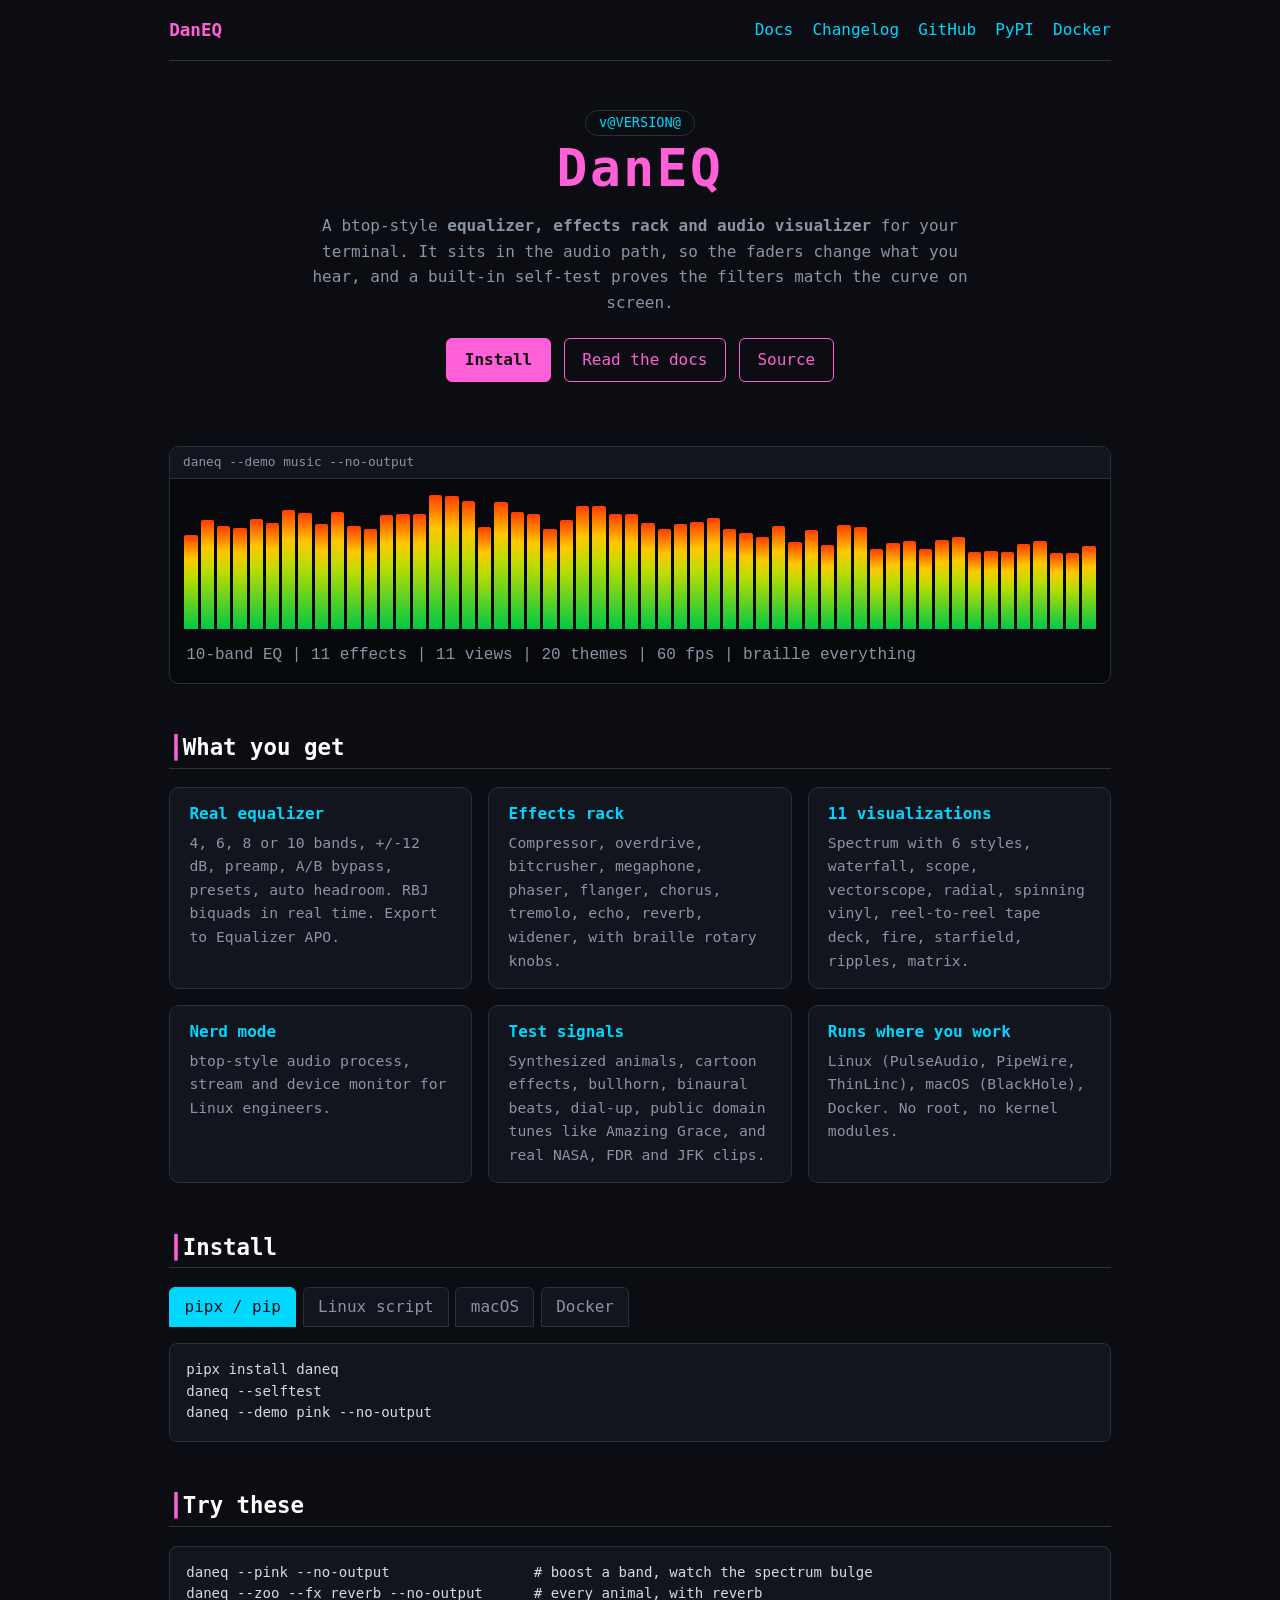
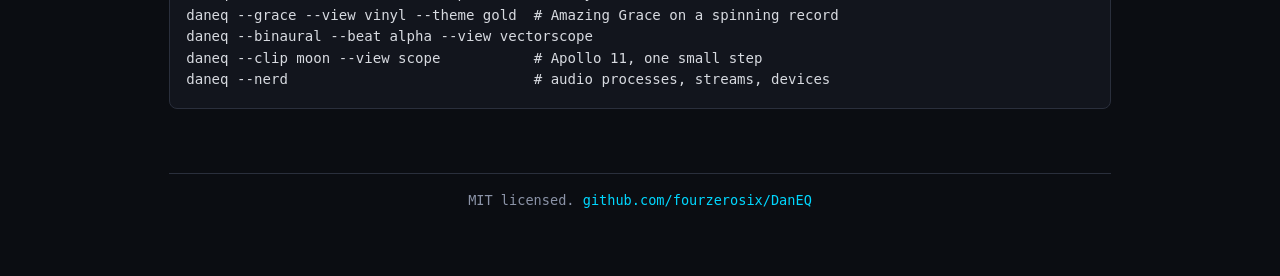
==== site/index.html @ 4059896e "Add files via upload" ====
<!doctype html>
<html lang="en">
<head>
  <meta charset="utf-8">
  <meta name="viewport" content="width=device-width, initial-scale=1">
  <title>DanEQ - terminal equalizer, effects rack and audio visualizer</title>
  <meta name="description" content="A btop-style terminal equalizer, effects rack and audio visualizer for Linux and macOS. Braille UI, 10-band EQ, 11 effects, 11 visualizations.">
  <link rel="stylesheet" href="style.css">
</head>
<body>
<nav class="top">
  <a class="brand" href="index.html">DanEQ</a>
  <a href="docs.html">Docs</a>
  <a href="changelog.html">Changelog</a>
  <a href="https://github.com/fourzerosix/DanEQ">GitHub</a>
  <a href="https://pypi.org/project/daneq/">PyPI</a>
  <a href="https://hub.docker.com/r/fourzerosix/daneq">Docker</a>
</nav>

<section class="hero">
  <span class="badge">v@VERSION@</span>
  <h1>DanEQ</h1>
  <p>A btop-style <b>equalizer, effects rack and audio visualizer</b> for your terminal. It sits in the audio path,
     so the faders change what you hear, and a built-in self-test proves the filters match the curve on screen.</p>
  <div class="cta">
    <a class="primary" href="#install">Install</a>
    <a href="docs.html">Read the docs</a>
    <a href="https://github.com/fourzerosix/DanEQ">Source</a>
  </div>
</section>

<div class="term">
  <div class="bar">daneq --demo music --no-output</div>
  <div class="bars" id="bars" aria-hidden="true"></div>
  <pre>10-band EQ | 11 effects | 11 views | 20 themes | 60 fps | braille everything</pre>
</div>

<h2>What you get</h2>
<div class="grid">
  <div class="card"><h3>Real equalizer</h3><p>4, 6, 8 or 10 bands, +/-12 dB, preamp, A/B bypass, presets, auto headroom. RBJ biquads in real time. Export to Equalizer APO.</p></div>
  <div class="card"><h3>Effects rack</h3><p>Compressor, overdrive, bitcrusher, megaphone, phaser, flanger, chorus, tremolo, echo, reverb, widener, with braille rotary knobs.</p></div>
  <div class="card"><h3>11 visualizations</h3><p>Spectrum with 6 styles, waterfall, scope, vectorscope, radial, spinning vinyl, reel-to-reel tape deck, fire, starfield, ripples, matrix.</p></div>
  <div class="card"><h3>Nerd mode</h3><p>btop-style audio process, stream and device monitor for Linux engineers.</p></div>
  <div class="card"><h3>Test signals</h3><p>Synthesized animals, cartoon effects, bullhorn, binaural beats, dial-up, public domain tunes like Amazing Grace, and real NASA, FDR and JFK clips.</p></div>
  <div class="card"><h3>Runs where you work</h3><p>Linux (PulseAudio, PipeWire, ThinLinc), macOS (BlackHole), Docker. No root, no kernel modules.</p></div>
</div>

<h2 id="install">Install</h2>
<div class="tabs" role="tablist">
  <button class="on" data-t="pipx">pipx / pip</button>
  <button data-t="linux">Linux script</button>
  <button data-t="mac">macOS</button>
  <button data-t="docker">Docker</button>
</div>
<div class="pane on" id="pipx"><pre><code>pipx install daneq
daneq --selftest
daneq --demo pink --no-output</code></pre></div>
<div class="pane" id="linux"><pre><code>git clone https://github.com/fourzerosix/DanEQ.git &amp;&amp; cd DanEQ
scripts/install.sh
daneq                     # equalize everything playing on this machine</code></pre></div>
<div class="pane" id="mac"><pre><code>git clone https://github.com/fourzerosix/DanEQ.git &amp;&amp; cd DanEQ
scripts/install.sh        # offers Homebrew Python, BlackHole, switchaudio-osx
daneq --list-devices
daneq</code></pre></div>
<div class="pane" id="docker"><pre><code>docker run -it --rm fourzerosix/daneq --demo --no-output
# or from GitHub's registry:
docker run -it --rm ghcr.io/fourzerosix/daneq --zoo --fx reverb --no-output</code></pre></div>

<h2>Try these</h2>
<pre><code>daneq --pink --no-output                 # boost a band, watch the spectrum bulge
daneq --zoo --fx reverb --no-output      # every animal, with reverb
daneq --grace --view vinyl --theme gold  # Amazing Grace on a spinning record
daneq --binaural --beat alpha --view vectorscope
daneq --clip moon --view scope           # Apollo 11, one small step
daneq --nerd                             # audio processes, streams, devices</code></pre>

<footer>MIT licensed. <a href="https://github.com/fourzerosix/DanEQ">github.com/fourzerosix/DanEQ</a></footer>

<script>
  const bars = document.getElementById('bars');
  for (let i = 0; i < 56; i++) {
    const b = document.createElement('i');
    const bias = 1 - Math.abs(i - 14) / 70;               /* bass-heavy look */
    b.style.animationDuration = (0.5 + Math.random() * 1.1) + 's';
    b.style.animationDelay = (-Math.random() * 2) + 's';
    b.style.height = (35 + 65 * Math.max(bias, .25) * (0.6 + Math.random() * 0.4)) + '%';
    bars.appendChild(b);
  }
  document.querySelectorAll('.tabs button').forEach(btn => btn.addEventListener('click', () => {
    document.querySelectorAll('.tabs button, .pane').forEach(e => e.classList.remove('on'));
    btn.classList.add('on');
    document.getElementById(btn.dataset.t).classList.add('on');
  }));
</script>
</body>
</html>
---- site/style.css ----
:root {
  --bg: #0b0d12; --panel: #12151d; --line: #2a2f3c; --text: #d7dae0; --dim: #8b93a7;
  --accent: #ff5fd7; --cyan: #00d7ff; --green: #5fff87; --warn: #ffd75f;
  --mono: ui-monospace, "SF Mono", "JetBrains Mono", Menlo, Consolas, "DejaVu Sans Mono", monospace;
}
* { box-sizing: border-box; }
html { background: var(--bg); }
body {
  margin: 0 auto; max-width: 980px; padding: 0 1.2rem 4rem; color: var(--text);
  font: 16px/1.6 var(--mono); background: var(--bg);
}
a { color: var(--cyan); text-decoration: none; }
a:hover { text-decoration: underline; }
h1, h2, h3, h4 { color: #fff; line-height: 1.25; margin-top: 2.2em; }
h1 { font-size: 2rem; } h2 { font-size: 1.4rem; border-bottom: 1px solid var(--line); padding-bottom: .3em; }
h2::before { content: "\2503 "; color: var(--accent); }
code { background: var(--panel); border: 1px solid var(--line); border-radius: 4px; padding: .05em .35em; font-family: var(--mono); font-size: .92em; color: var(--green); }
pre { background: var(--panel); border: 1px solid var(--line); border-radius: 8px; padding: 1rem; overflow-x: auto; line-height: 1.35; }
pre code { background: none; border: 0; padding: 0; color: var(--text); font-size: .88em; }
table { border-collapse: collapse; display: block; overflow-x: auto; margin: 1rem 0; }
th, td { border: 1px solid var(--line); padding: .4rem .7rem; text-align: left; vertical-align: top; }
th { background: var(--panel); color: var(--cyan); }
blockquote { border-left: 3px solid var(--accent); margin-left: 0; padding-left: 1rem; color: var(--dim); }
img { max-width: 100%; }
nav.top { display: flex; flex-wrap: wrap; gap: 1.2rem; align-items: center; padding: 1rem 0; border-bottom: 1px solid var(--line); }
nav.top .brand { color: var(--accent); font-weight: 700; font-size: 1.1rem; margin-right: auto; }
header#title-block-header h1.title { margin-top: 1.2rem; }
#TOC { background: var(--panel); border: 1px solid var(--line); border-radius: 8px; padding: .5rem 1.2rem; }
#TOC ul { list-style: none; padding-left: 1rem; } #TOC > ul { padding-left: 0; }

/* landing page */
.hero { padding: 3rem 0 1rem; text-align: center; }
.hero h1 { font-size: 3.2rem; margin: 0; letter-spacing: .05em; color: var(--accent); }
.hero p { color: var(--dim); max-width: 42rem; margin: .8rem auto; }
.badge { display: inline-block; border: 1px solid var(--line); border-radius: 999px; padding: .1rem .8rem; color: var(--cyan); font-size: .85rem; }
.cta { display: flex; gap: .8rem; justify-content: center; flex-wrap: wrap; margin: 1.4rem 0; }
.cta a { border: 1px solid var(--accent); color: var(--accent); padding: .5rem 1.1rem; border-radius: 6px; }
.cta a.primary { background: var(--accent); color: #111; font-weight: 700; }
.cta a:hover { text-decoration: none; filter: brightness(1.15); }
.term { background: #07080c; border: 1px solid var(--line); border-radius: 10px; overflow: hidden; margin: 1.6rem 0; }
.term .bar { background: var(--panel); padding: .35rem .8rem; color: var(--dim); font-size: .8rem; border-bottom: 1px solid var(--line); }
.bars { display: flex; align-items: flex-end; gap: 3px; height: 150px; padding: 12px 14px 0; }
.bars i { flex: 1; min-width: 3px; border-radius: 2px 2px 0 0; background: linear-gradient(to top, #00c846, #bedc00 55%, #ffc800 75%, #ff3c00);
  transform-origin: bottom; animation: bounce 1.2s ease-in-out infinite alternate; }
@keyframes bounce { from { transform: scaleY(.08); } to { transform: scaleY(1); } }
.term pre { border: 0; border-radius: 0; margin: 0; background: transparent; color: var(--dim); }
.grid { display: grid; grid-template-columns: repeat(auto-fit, minmax(260px, 1fr)); gap: 1rem; margin: 1rem 0; }
.card { background: var(--panel); border: 1px solid var(--line); border-radius: 10px; padding: 1rem 1.2rem; }
.card h3 { margin: 0 0 .4rem; font-size: 1rem; color: var(--cyan); }
.card p { margin: 0; color: var(--dim); font-size: .92rem; }
.tabs { display: flex; gap: .4rem; flex-wrap: wrap; margin-top: 1rem; }
.tabs button { background: var(--panel); color: var(--dim); border: 1px solid var(--line); border-radius: 6px 6px 0 0; padding: .4rem .9rem; font: inherit; cursor: pointer; }
.tabs button.on { color: #111; background: var(--cyan); border-color: var(--cyan); }
.pane { display: none; } .pane.on { display: block; }
footer { margin-top: 4rem; color: var(--dim); font-size: .85rem; text-align: center; border-top: 1px solid var(--line); padding-top: 1rem; }
@media (max-width: 600px) { .hero h1 { font-size: 2.2rem; } body { font-size: 15px; } }
@media (prefers-reduced-motion: reduce) { .bars i { animation: none; transform: scaleY(.5); } }
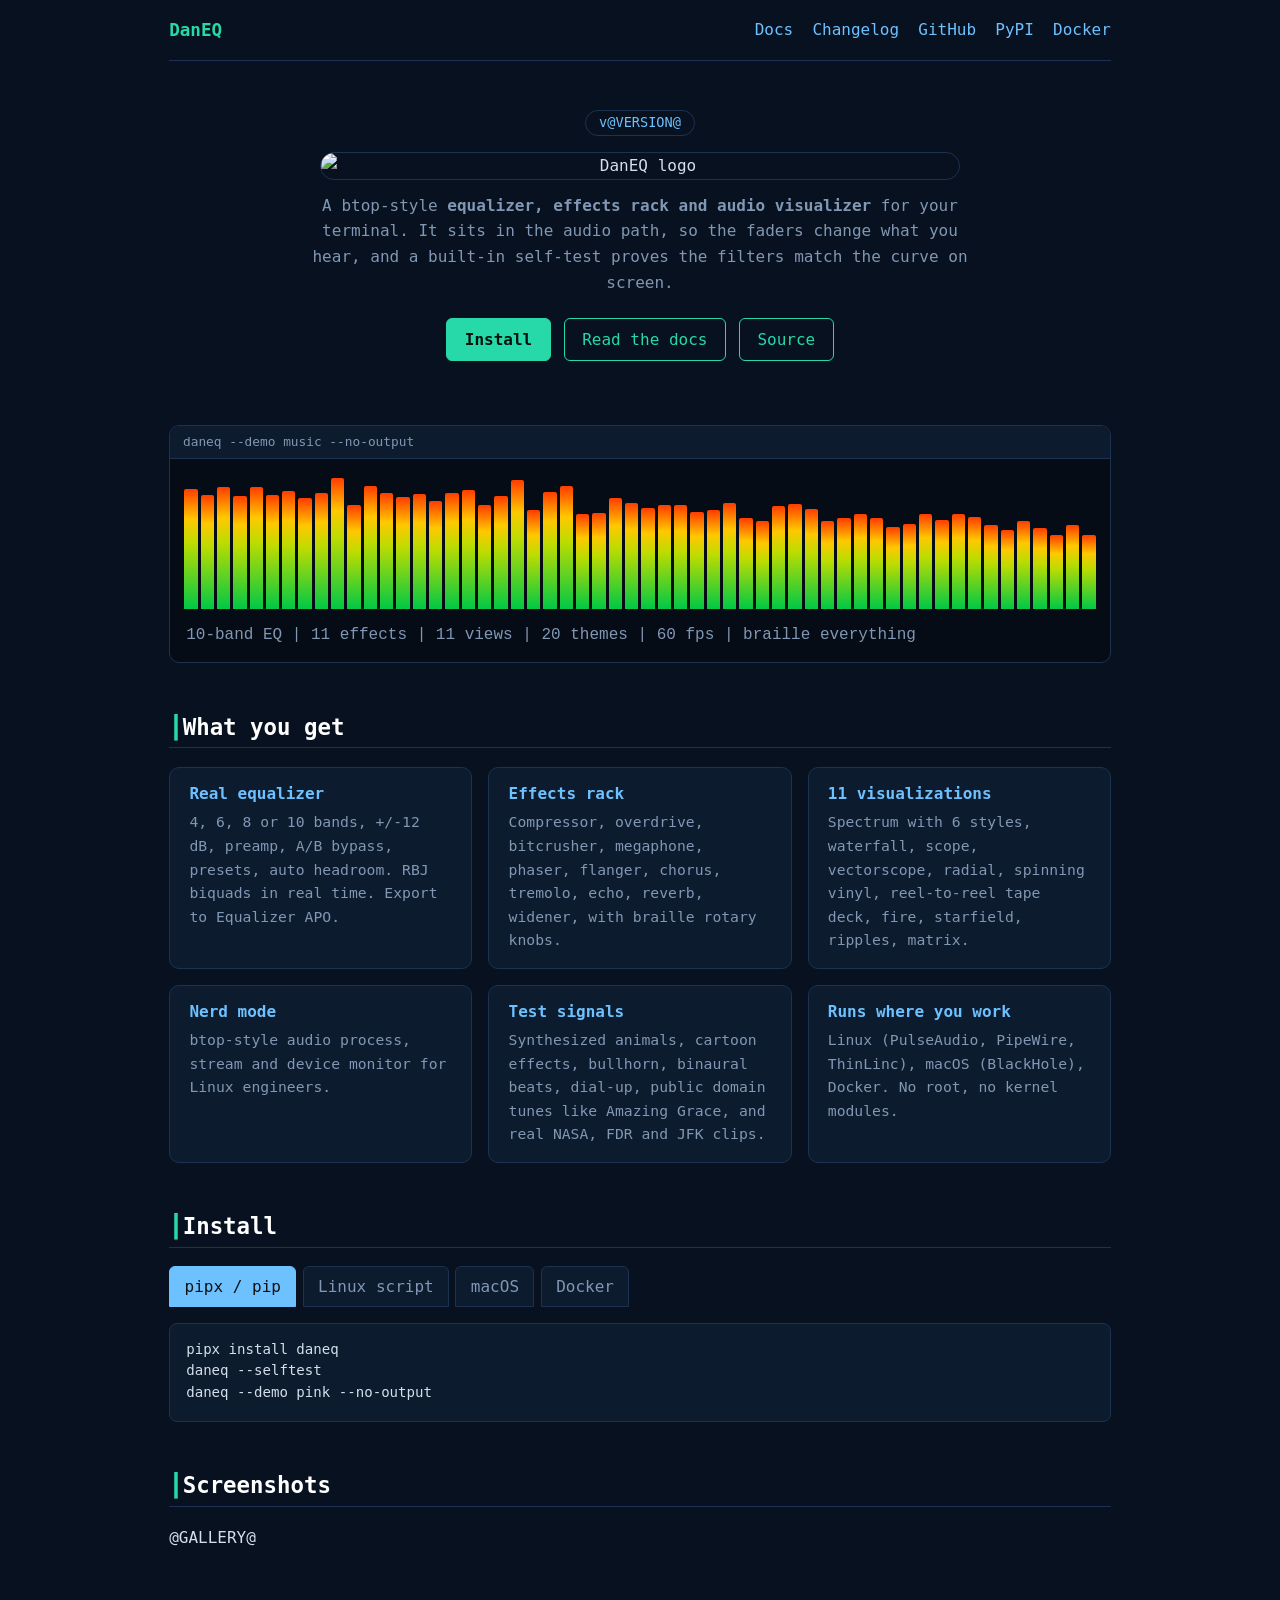
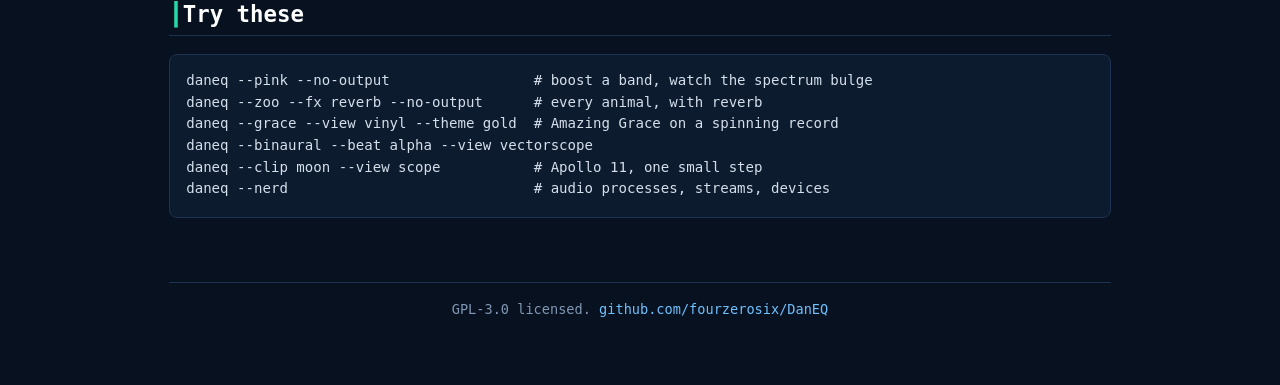
==== commit 79e1560d: "Add files via upload" ====
--- a/site/index.html
+++ b/site/index.html
@@ -19,7 +19,8 @@
 
 <section class="hero">
   <span class="badge">v@VERSION@</span>
-  <h1>DanEQ</h1>
+  <h1 class="sr-only">DanEQ</h1>
+  <img class="logo" src="assets/images/daneq-logo-full.jpg" alt="DanEQ logo">
   <p>A btop-style <b>equalizer, effects rack and audio visualizer</b> for your terminal. It sits in the audio path,
      so the faders change what you hear, and a built-in self-test proves the filters match the curve on screen.</p>
   <div class="cta">
@@ -66,6 +67,11 @@
 # or from GitHub's registry:
 docker run -it --rm ghcr.io/fourzerosix/daneq --zoo --fx reverb --no-output</code></pre></div>
 
+<h2>Screenshots</h2>
+<div class="gallery">
+@GALLERY@
+</div>
+
 <h2>Try these</h2>
 <pre><code>daneq --pink --no-output                 # boost a band, watch the spectrum bulge
 daneq --zoo --fx reverb --no-output      # every animal, with reverb
@@ -74,7 +80,7 @@
 daneq --clip moon --view scope           # Apollo 11, one small step
 daneq --nerd                             # audio processes, streams, devices</code></pre>
 
-<footer>MIT licensed. <a href="https://github.com/fourzerosix/DanEQ">github.com/fourzerosix/DanEQ</a></footer>
+<footer>GPL-3.0 licensed. <a href="https://github.com/fourzerosix/DanEQ">github.com/fourzerosix/DanEQ</a></footer>
 
 <script>
   const bars = document.getElementById('bars');
--- a/site/style.css
+++ b/site/style.css
@@ -1,6 +1,6 @@
 :root {
-  --bg: #0b0d12; --panel: #12151d; --line: #2a2f3c; --text: #d7dae0; --dim: #8b93a7;
-  --accent: #ff5fd7; --cyan: #00d7ff; --green: #5fff87; --warn: #ffd75f;
+  --bg: #07111f; --panel: #0d1b2e; --line: #1d3250; --text: #d5dfec; --dim: #8197b3;
+  --accent: #27d9a8; --cyan: #6ec1ff; --green: #5fff87; --warn: #ffd75f;
   --mono: ui-monospace, "SF Mono", "JetBrains Mono", Menlo, Consolas, "DejaVu Sans Mono", monospace;
 }
 * { box-sizing: border-box; }
@@ -31,13 +31,18 @@
 /* landing page */
 .hero { padding: 3rem 0 1rem; text-align: center; }
 .hero h1 { font-size: 3.2rem; margin: 0; letter-spacing: .05em; color: var(--accent); }
+.hero .logo { display: block; width: min(640px, 100%); margin: 1rem auto 0; border-radius: 14px; border: 1px solid var(--line); }
+.sr-only { position: absolute; width: 1px; height: 1px; overflow: hidden; clip: rect(0 0 0 0); white-space: nowrap; }
+.gallery { display: grid; grid-template-columns: repeat(auto-fill, minmax(220px, 1fr)); gap: .6rem; margin: 1rem 0; }
+.gallery img { width: 100%; height: 130px; object-fit: cover; border-radius: 8px; border: 1px solid var(--line); transition: transform .15s; }
+.gallery a:hover img { transform: scale(1.03); }
 .hero p { color: var(--dim); max-width: 42rem; margin: .8rem auto; }
 .badge { display: inline-block; border: 1px solid var(--line); border-radius: 999px; padding: .1rem .8rem; color: var(--cyan); font-size: .85rem; }
 .cta { display: flex; gap: .8rem; justify-content: center; flex-wrap: wrap; margin: 1.4rem 0; }
 .cta a { border: 1px solid var(--accent); color: var(--accent); padding: .5rem 1.1rem; border-radius: 6px; }
-.cta a.primary { background: var(--accent); color: #111; font-weight: 700; }
+.cta a.primary { background: var(--accent); color: #04110d; font-weight: 700; }
 .cta a:hover { text-decoration: none; filter: brightness(1.15); }
-.term { background: #07080c; border: 1px solid var(--line); border-radius: 10px; overflow: hidden; margin: 1.6rem 0; }
+.term { background: #050c16; border: 1px solid var(--line); border-radius: 10px; overflow: hidden; margin: 1.6rem 0; }
 .term .bar { background: var(--panel); padding: .35rem .8rem; color: var(--dim); font-size: .8rem; border-bottom: 1px solid var(--line); }
 .bars { display: flex; align-items: flex-end; gap: 3px; height: 150px; padding: 12px 14px 0; }
 .bars i { flex: 1; min-width: 3px; border-radius: 2px 2px 0 0; background: linear-gradient(to top, #00c846, #bedc00 55%, #ffc800 75%, #ff3c00);
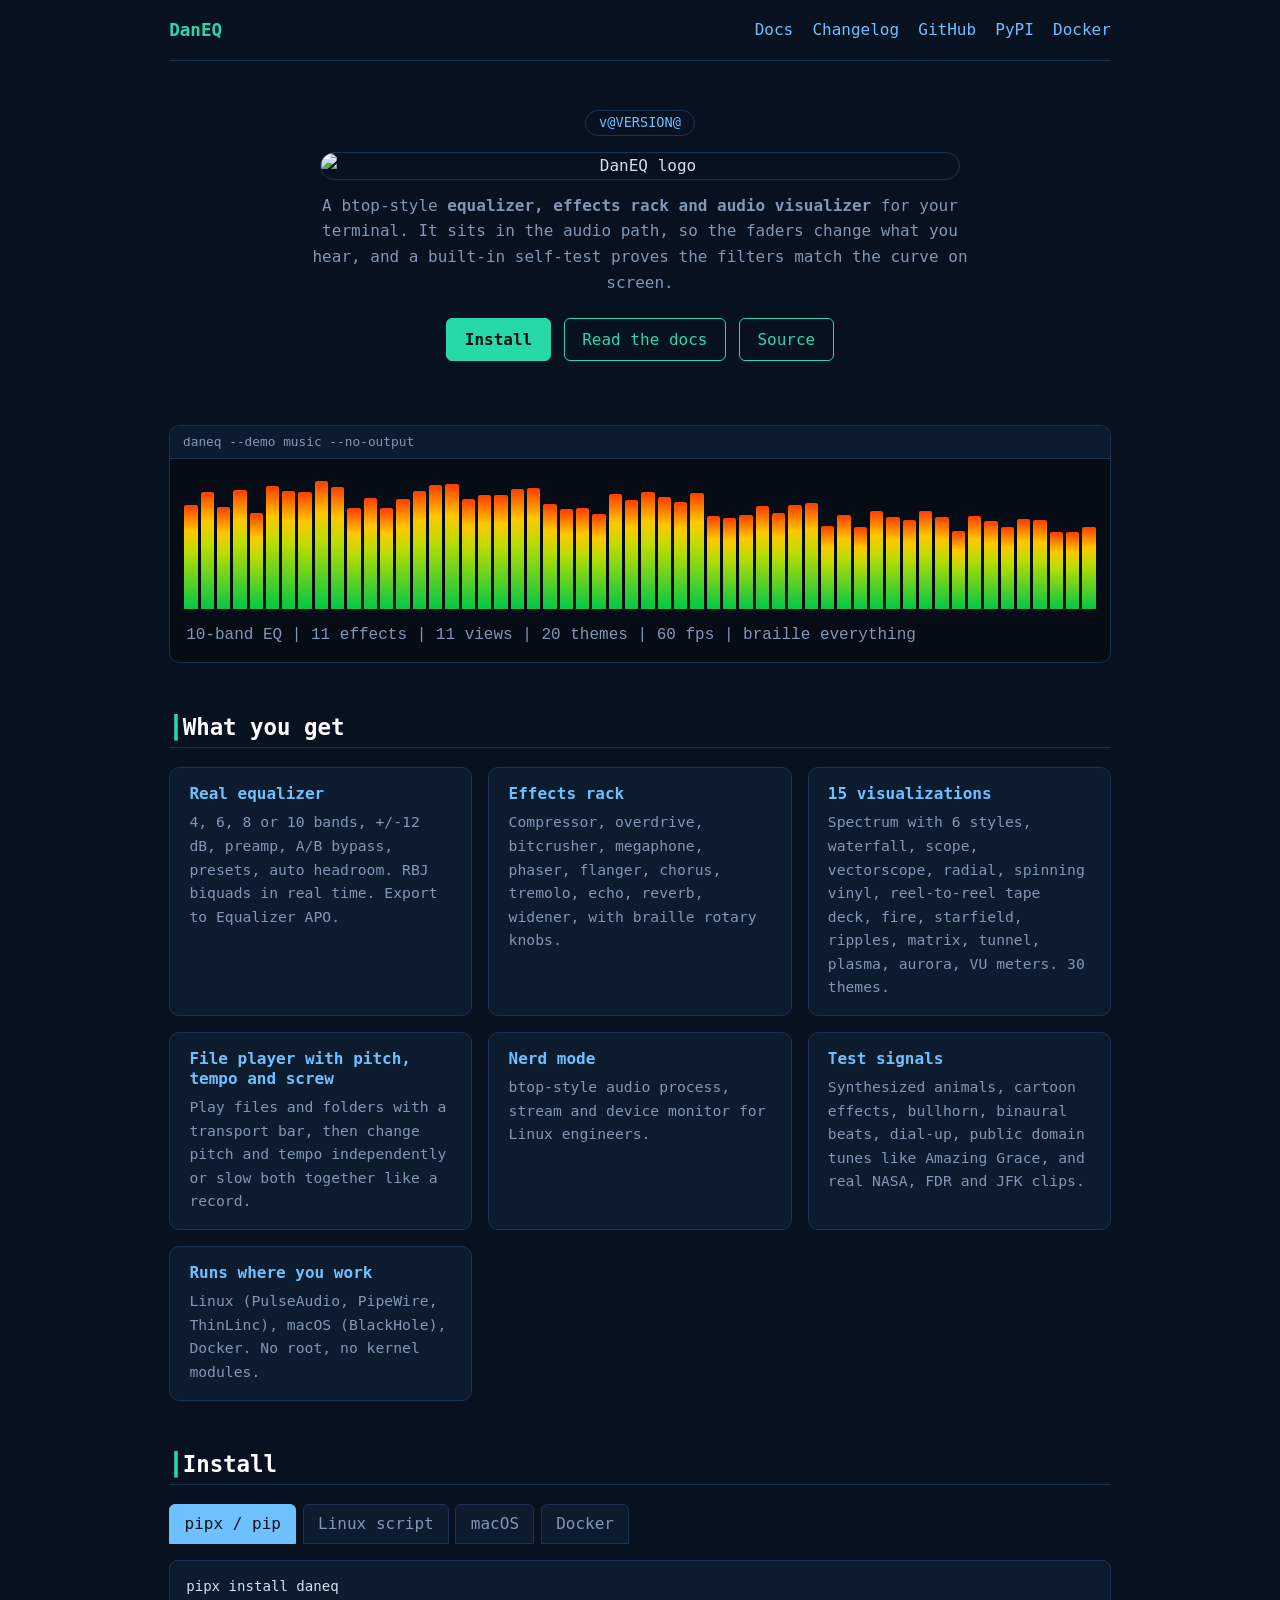
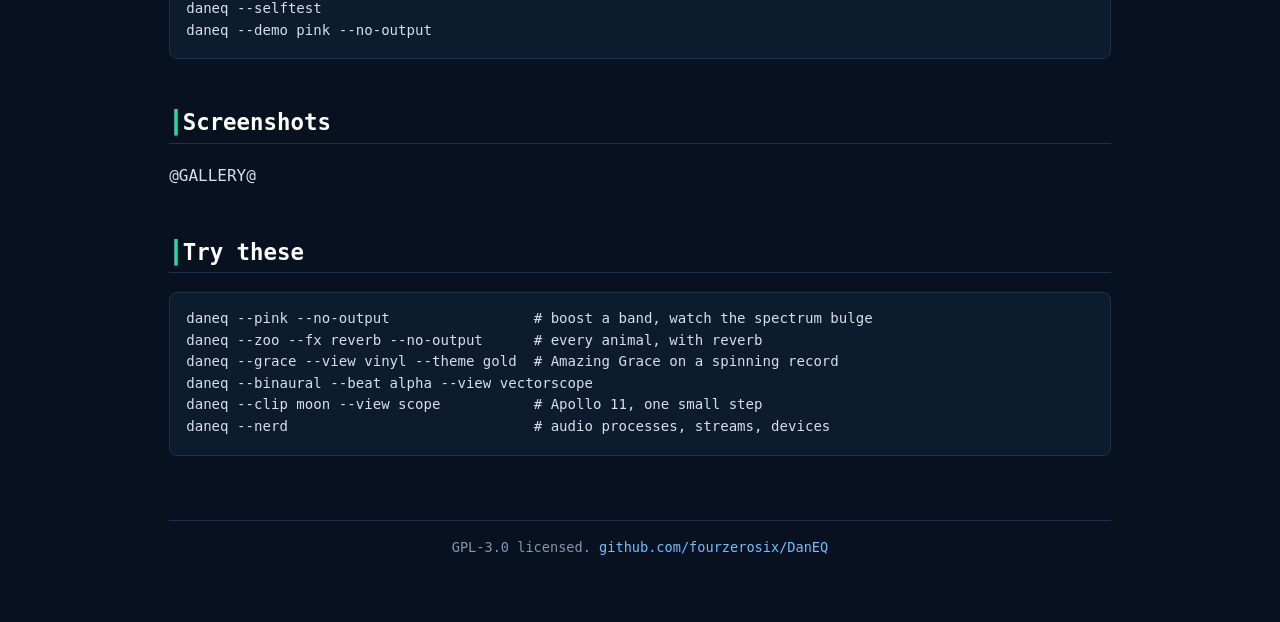
==== commit 4fcfdfd9: "0.4.5: file player, pitch/tempo/screw, movie clips, theme background, themes, visuals" ====
--- a/site/index.html
+++ b/site/index.html
@@ -40,7 +40,8 @@
 <div class="grid">
   <div class="card"><h3>Real equalizer</h3><p>4, 6, 8 or 10 bands, +/-12 dB, preamp, A/B bypass, presets, auto headroom. RBJ biquads in real time. Export to Equalizer APO.</p></div>
   <div class="card"><h3>Effects rack</h3><p>Compressor, overdrive, bitcrusher, megaphone, phaser, flanger, chorus, tremolo, echo, reverb, widener, with braille rotary knobs.</p></div>
-  <div class="card"><h3>11 visualizations</h3><p>Spectrum with 6 styles, waterfall, scope, vectorscope, radial, spinning vinyl, reel-to-reel tape deck, fire, starfield, ripples, matrix.</p></div>
+  <div class="card"><h3>15 visualizations</h3><p>Spectrum with 6 styles, waterfall, scope, vectorscope, radial, spinning vinyl, reel-to-reel tape deck, fire, starfield, ripples, matrix, tunnel, plasma, aurora, VU meters. 30 themes.</p></div>
+  <div class="card"><h3>File player with pitch, tempo and screw</h3><p>Play files and folders with a transport bar, then change pitch and tempo independently or slow both together like a record.</p></div>
   <div class="card"><h3>Nerd mode</h3><p>btop-style audio process, stream and device monitor for Linux engineers.</p></div>
   <div class="card"><h3>Test signals</h3><p>Synthesized animals, cartoon effects, bullhorn, binaural beats, dial-up, public domain tunes like Amazing Grace, and real NASA, FDR and JFK clips.</p></div>
   <div class="card"><h3>Runs where you work</h3><p>Linux (PulseAudio, PipeWire, ThinLinc), macOS (BlackHole), Docker. No root, no kernel modules.</p></div>
